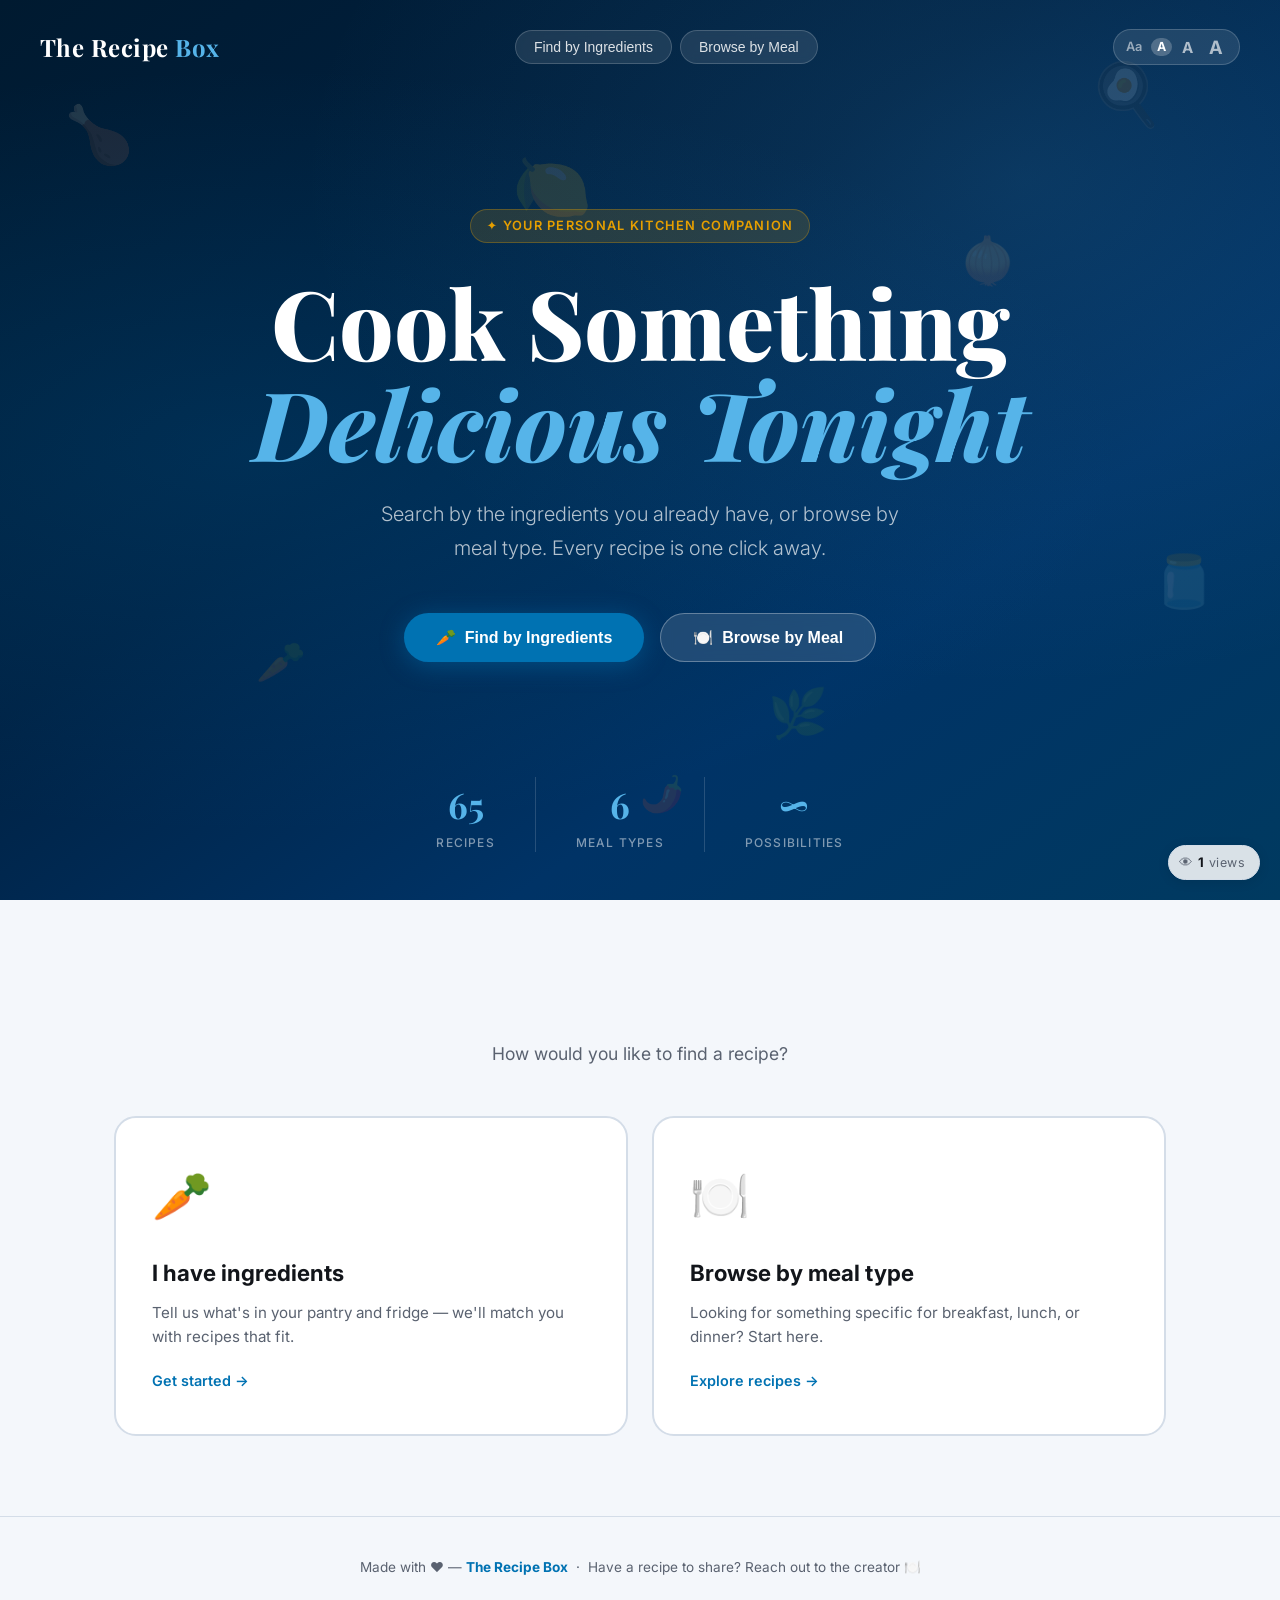
==== index.html @ 005e28ff "Add print recipe button to modal — clean print layout hides nav/UI, formats for paper Co-Authored-By" ====
<!DOCTYPE html>
<html lang="en">
<head>
  <meta charset="UTF-8" />
  <meta name="viewport" content="width=device-width, initial-scale=1.0" />
  <title>The Recipe Box</title>
  <link rel="stylesheet" href="css/styles.css?v=5" />
</head>
<body>

  <!-- ═══════════════════════ HERO ═══════════════════════ -->
  <header class="hero">

    <!-- Floating decorative food emojis -->
    <div class="hero-floats" aria-hidden="true">
      <span class="float">🍗</span>
      <span class="float">🥕</span>
      <span class="float">🍋</span>
      <span class="float">🌿</span>
      <span class="float">🧅</span>
      <span class="float">🫙</span>
      <span class="float">🌶️</span>
      <span class="float">🍳</span>
    </div>

    <nav class="nav">
      <div class="logo">The Recipe <span>Box</span></div>
      <div class="nav-links">
        <button class="nav-link" id="nav-ingredients">Find by Ingredients</button>
        <button class="nav-link" id="nav-meal">Browse by Meal</button>
      </div>
      <div class="font-size-ctrl" aria-label="Adjust text size" title="Adjust text size">
        <span class="font-sz-label">Aa</span>
        <button class="font-sz-btn active" data-size="normal" title="Normal text size">A</button>
        <button class="font-sz-btn"        data-size="md"     title="Larger text size">A</button>
        <button class="font-sz-btn"        data-size="lg"     title="Largest text size">A</button>
      </div>
    </nav>

    <div class="hero-body">
      <div class="hero-eyebrow">✦ Your personal kitchen companion</div>
      <h1 class="hero-title">
        Cook Something<br><span class="accent">Delicious Tonight</span>
      </h1>
      <p class="hero-subtitle">
        Search by the ingredients you already have, or browse by meal type.
        Every recipe is one click away.
      </p>
      <div class="hero-cta">
        <button class="btn btn-primary" id="btn-ingredients">
          🥕&nbsp; Find by Ingredients
        </button>
        <button class="btn btn-secondary" id="btn-meal-type">
          🍽️&nbsp; Browse by Meal
        </button>
      </div>
    </div>

    <div class="hero-stats">
      <div class="stat"><span id="stat-recipes">3</span><label>Recipes</label></div>
      <div class="stat"><span id="stat-meals">2</span><label>Meal Types</label></div>
      <div class="stat"><span>∞</span><label>Possibilities</label></div>
    </div>

  </header>

  <!-- ═══════════════════════ APP ═══════════════════════ -->
  <main class="app" id="app">
    <div class="container">

      <!-- ── Mode Selector ── -->
      <section class="mode-selector" id="mode-selector">
        <p class="section-sub" style="text-align:center;padding-top:60px;font-size:1.1rem;color:var(--text-muted)">
          How would you like to find a recipe?
        </p>
        <div class="mode-cards">

          <div class="mode-card" id="card-ingredients">
            <div class="mode-icon">🥕</div>
            <h3>I have ingredients</h3>
            <p>Tell us what's in your pantry and fridge — we'll match you with recipes that fit.</p>
            <span class="arrow">Get started →</span>
          </div>

          <div class="mode-card" id="card-meal">
            <div class="mode-icon">🍽️</div>
            <h3>Browse by meal type</h3>
            <p>Looking for something specific for breakfast, lunch, or dinner? Start here.</p>
            <span class="arrow">Explore recipes →</span>
          </div>

        </div>
      </section>

      <!-- ── Ingredient Finder ── -->
      <section class="finder hidden" id="ingredient-finder">
        <div class="section-header">
          <button class="back-btn" id="back-from-ingredients">← Back</button>
          <h2>What's in your kitchen?</h2>
          <p>Select the ingredients you have on hand and we'll find matching recipes.</p>
        </div>

        <!-- Chips injected here by app.js -->
        <div id="ingredient-grid"></div>

        <!-- Results injected here -->
        <div class="results-header hidden" id="results-header"></div>
        <div class="recipe-grid" id="ingredient-results"></div>
      </section>

      <!-- ── Meal Browser ── -->
      <section class="browser hidden" id="meal-browser">
        <div class="section-header">
          <button class="back-btn" id="back-from-meals">← Back</button>
          <h2>Browse by Meal Type</h2>
          <p>Choose a meal setting to explore all matching recipes.</p>
        </div>

        <div class="meal-tabs" id="meal-tabs">
          <button class="meal-tab active" data-meal="all">All recipes</button>
          <button class="meal-tab" data-meal="breakfast">🌅 Breakfast</button>
          <button class="meal-tab" data-meal="lunch">☀️ Lunch</button>
          <button class="meal-tab" data-meal="dinner">🌙 Dinner</button>
          <button class="meal-tab" data-meal="dessert">🍪 Dessert</button>
          <button class="meal-tab" data-meal="juicing">🥤 Juicing</button>
        </div>

        <div class="recipe-grid" id="meal-results"></div>
      </section>

    </div><!-- /container -->
  </main>

  <footer>
    Made with ❤️ — <strong>The Recipe Box</strong>
    &nbsp;·&nbsp; Have a recipe to share? Reach out to the creator 🍽️
  </footer>

  <!-- ═══════════════════════ MODAL ═══════════════════════ -->
  <div class="modal-overlay hidden" id="modal-overlay" role="dialog" aria-modal="true">
    <div class="modal" id="recipe-modal">
      <button class="modal-close" id="modal-close" aria-label="Close">✕</button>
      <button class="modal-print" id="modal-print" aria-label="Print recipe" onclick="window.print()">🖨️ Print</button>
      <div id="modal-content"></div>
    </div>
  </div>

  <!-- Page view counter badge -->
  <div class="view-counter" id="view-counter" aria-label="Page views">
    <span class="view-counter-icon">👁</span>
    <span class="view-counter-num" id="view-count">—</span>
    <span class="view-counter-label">views</span>
    <div class="view-counter-tooltip" id="view-tooltip">Have a great day! 😊</div>
  </div>

  <script src="js/recipes.js?v=5"></script>
  <script src="js/app.js?v=5"></script>
  <!-- GoatCounter analytics tracking -->
  <script data-goatcounter="https://thekitchenbuddy.goatcounter.com/count"
          async src="//gc.zgo.at/count.js"></script>

  <script>
    (function () {
      // ── Page view counter badge ──
      const LOCAL_KEY = "recipebox-views";

      function showCount(n) {
        const el = document.getElementById("view-count");
        if (el) el.textContent = Number(n).toLocaleString();
      }

      const local = parseInt(localStorage.getItem(LOCAL_KEY) || "0", 10) + 1;
      localStorage.setItem(LOCAL_KEY, local);

      fetch("https://api.counterapi.dev/v1/therecipebox-angela/pageviews/up")
        .then(r => r.json())
        .then(d => showCount(d.count ?? d.value ?? local))
        .catch(() => showCount(local));

      // ── Tooltip: just a friendly message ──
      document.getElementById("view-tooltip").textContent = "Have a great day! 😊";
    })();
  </script>
</body>
</html>
---- css/styles.css ----
/* ============================================================
   THE RECIPE BOX — Styles
   ============================================================ */

@import url('https://fonts.googleapis.com/css2?family=Playfair+Display:wght@700;800&family=Inter:wght@300;400;500;600;700&display=swap');

/* ── Reset & Base ── */
*, *::before, *::after { box-sizing: border-box; margin: 0; padding: 0; }

:root {
  --bg:          #f4f7fb;
  --surface:     #ffffff;
  --hero-from:   #001a30;
  --hero-to:     #003a60;
  --accent:      #0072B2;   /* Okabe-Ito blue — safe for all colorblind types */
  --accent-lt:   #56B4E9;   /* Okabe-Ito sky blue */
  --accent-dk:   #004E7C;   /* Dark blue */
  --gold:        #E69F00;   /* Okabe-Ito orange — distinguishable from blue */
  --coral:       #CC79A7;   /* Okabe-Ito reddish-purple */
  --text:        #12151a;
  --text-muted:  #5a6270;
  --border:      #d4dde8;
  --tag-bg:      #e6eef7;
  --shadow-sm:   0 1px 4px rgba(0,0,0,.07);
  --shadow-md:   0 4px 20px rgba(0,0,0,.10);
  --shadow-lg:   0 12px 48px rgba(0,0,0,.16);
  --radius:      14px;
  --radius-lg:   22px;
  --transition:  .25s cubic-bezier(.4,0,.2,1);
}

html { scroll-behavior: smooth; }

body {
  font-family: 'Inter', system-ui, sans-serif;
  background: var(--bg);
  color: var(--text);
  line-height: 1.6;
  min-height: 100vh;
}

.hidden { display: none !important; }
.container { max-width: 1100px; margin: 0 auto; padding: 0 24px; }

/* ── Hero ── */
.hero {
  position: relative;
  min-height: 100vh;
  background: linear-gradient(145deg, var(--hero-from) 0%, #002244 40%, #003366 70%, var(--hero-to) 100%);
  display: flex;
  flex-direction: column;
  overflow: hidden;
}

/* Subtle noise texture */
.hero::before {
  content: '';
  position: absolute;
  inset: 0;
  background-image:
    radial-gradient(ellipse at 20% 50%, rgba(0,114,178,.18) 0%, transparent 60%),
    radial-gradient(ellipse at 80% 20%, rgba(86,180,233,.12) 0%, transparent 50%);
  pointer-events: none;
}

/* Floating food decorations */
.hero-floats {
  position: absolute;
  inset: 0;
  pointer-events: none;
  overflow: hidden;
}
.float {
  position: absolute;
  font-size: clamp(2rem, 5vw, 4rem);
  opacity: .13;
  animation: floatAnim linear infinite;
  user-select: none;
}
.float:nth-child(1)  { left:  5%; top: 10%; animation-duration: 18s; animation-delay: 0s;   font-size: 3.5rem; }
.float:nth-child(2)  { left: 20%; top: 70%; animation-duration: 22s; animation-delay: -4s;  font-size: 2.5rem; }
.float:nth-child(3)  { left: 40%; top: 15%; animation-duration: 16s; animation-delay: -8s;  font-size: 4rem;   }
.float:nth-child(4)  { left: 60%; top: 75%; animation-duration: 20s; animation-delay: -2s;  font-size: 3rem;   }
.float:nth-child(5)  { left: 75%; top: 25%; animation-duration: 24s; animation-delay: -6s;  font-size: 2.8rem; }
.float:nth-child(6)  { left: 90%; top: 60%; animation-duration: 19s; animation-delay: -10s; font-size: 3.2rem; }
.float:nth-child(7)  { left: 50%; top: 85%; animation-duration: 21s; animation-delay: -3s;  font-size: 2.2rem; }
.float:nth-child(8)  { left: 85%; top: 5%;  animation-duration: 17s; animation-delay: -7s;  font-size: 3.8rem; }

@keyframes floatAnim {
  0%   { transform: translateY(0px) rotate(0deg);   }
  33%  { transform: translateY(-20px) rotate(5deg);  }
  66%  { transform: translateY(10px) rotate(-3deg);  }
  100% { transform: translateY(0px) rotate(0deg);   }
}

/* Nav */
.nav {
  position: relative;
  z-index: 10;
  display: flex;
  align-items: center;
  justify-content: space-between;
  padding: 28px 40px;
}
.logo {
  font-family: 'Playfair Display', serif;
  font-size: 1.5rem;
  font-weight: 700;
  color: #fff;
  letter-spacing: .02em;
}
.logo span { color: var(--accent-lt); }

.nav-links { display: flex; gap: 8px; }
.nav-link {
  background: rgba(255,255,255,.1);
  border: 1px solid rgba(255,255,255,.18);
  color: rgba(255,255,255,.85);
  padding: 8px 18px;
  border-radius: 100px;
  font-size: .875rem;
  font-weight: 500;
  cursor: pointer;
  transition: var(--transition);
  backdrop-filter: blur(6px);
}
.nav-link:hover {
  background: rgba(255,255,255,.18);
  color: #fff;
}

/* Hero content */
.hero-body {
  flex: 1;
  display: flex;
  flex-direction: column;
  align-items: center;
  justify-content: center;
  text-align: center;
  padding: 40px 24px;
  position: relative;
  z-index: 5;
}
.hero-eyebrow {
  display: inline-flex;
  align-items: center;
  gap: 8px;
  background: rgba(230,159,0,.15);
  border: 1px solid rgba(230,159,0,.3);
  color: var(--gold);
  font-size: .8rem;
  font-weight: 600;
  text-transform: uppercase;
  letter-spacing: .1em;
  padding: 6px 16px;
  border-radius: 100px;
  margin-bottom: 28px;
}
.hero-title {
  font-family: 'Playfair Display', serif;
  font-size: clamp(2.8rem, 8vw, 6rem);
  font-weight: 800;
  color: #fff;
  line-height: 1.05;
  margin-bottom: 24px;
  max-width: 780px;
}
.hero-title .accent { color: var(--accent-lt); font-style: italic; }
.hero-subtitle {
  font-size: clamp(1rem, 2.5vw, 1.25rem);
  color: rgba(255,255,255,.7);
  max-width: 520px;
  margin-bottom: 48px;
  font-weight: 300;
  line-height: 1.7;
}
.hero-cta {
  display: flex;
  gap: 16px;
  flex-wrap: wrap;
  justify-content: center;
}

/* Buttons */
.btn {
  display: inline-flex;
  align-items: center;
  gap: 8px;
  padding: 14px 32px;
  border-radius: 100px;
  font-size: 1rem;
  font-weight: 600;
  cursor: pointer;
  border: none;
  transition: var(--transition);
  text-decoration: none;
  white-space: nowrap;
}
.btn-primary {
  background: var(--accent);
  color: #fff;
  box-shadow: 0 4px 24px rgba(0,114,178,.45);
}
.btn-primary:hover {
  background: var(--accent-dk);
  transform: translateY(-2px);
  box-shadow: 0 8px 32px rgba(0,114,178,.55);
}
.btn-secondary {
  background: rgba(255,255,255,.12);
  color: #fff;
  border: 1px solid rgba(255,255,255,.3);
  backdrop-filter: blur(6px);
}
.btn-secondary:hover {
  background: rgba(255,255,255,.22);
  transform: translateY(-2px);
}
.btn-ghost {
  background: transparent;
  color: var(--accent);
  border: 2px solid var(--accent);
  padding: 10px 24px;
  font-size: .9rem;
}
.btn-ghost:hover { background: var(--accent); color: #fff; }

/* Hero stats */
.hero-stats {
  position: relative;
  z-index: 5;
  display: flex;
  justify-content: center;
  gap: 0;
  padding: 0 24px 48px;
}
.stat {
  display: flex;
  flex-direction: column;
  align-items: center;
  padding: 0 40px;
  border-right: 1px solid rgba(255,255,255,.15);
}
.stat:last-child { border-right: none; }
.stat span {
  font-family: 'Playfair Display', serif;
  font-size: 2.2rem;
  font-weight: 700;
  color: var(--accent-lt);
}
.stat label {
  font-size: .75rem;
  text-transform: uppercase;
  letter-spacing: .1em;
  color: rgba(255,255,255,.5);
  font-weight: 500;
}

/* ── Main App area ── */
.app { position: relative; }

/* ── Mode Selector (landing cards on scroll) ── */
.mode-selector {
  padding: 80px 0;
}
.section-title {
  font-family: 'Playfair Display', serif;
  font-size: clamp(1.8rem, 4vw, 2.6rem);
  font-weight: 700;
  margin-bottom: 12px;
}
.section-sub {
  color: var(--text-muted);
  margin-bottom: 48px;
  font-size: 1.05rem;
}
.mode-cards {
  display: grid;
  grid-template-columns: repeat(auto-fit, minmax(280px, 1fr));
  gap: 24px;
}
.mode-card {
  background: var(--surface);
  border-radius: var(--radius-lg);
  padding: 40px 36px;
  cursor: pointer;
  transition: var(--transition);
  border: 2px solid var(--border);
  position: relative;
  overflow: hidden;
}
.mode-card::after {
  content: '';
  position: absolute;
  inset: 0;
  background: linear-gradient(135deg, var(--accent) 0%, var(--coral) 100%);
  opacity: 0;
  transition: var(--transition);
}
.mode-card:hover { border-color: var(--accent); transform: translateY(-4px); box-shadow: var(--shadow-lg); }
.mode-card:hover::after { opacity: .06; }
.mode-icon { font-size: 3rem; margin-bottom: 20px; position: relative; z-index: 1; }
.mode-card h3 { font-size: 1.4rem; font-weight: 700; margin-bottom: 10px; position: relative; z-index: 1; }
.mode-card p { color: var(--text-muted); font-size: .95rem; line-height: 1.6; position: relative; z-index: 1; }
.mode-card .arrow {
  display: inline-flex;
  align-items: center;
  gap: 6px;
  margin-top: 20px;
  color: var(--accent);
  font-weight: 600;
  font-size: .9rem;
  position: relative;
  z-index: 1;
  transition: var(--transition);
}
.mode-card:hover .arrow { gap: 10px; }

/* ── Shared Section Layout ── */
.finder, .browser {
  padding: 60px 0 100px;
}
.section-header {
  margin-bottom: 40px;
}
.section-header h2 {
  font-family: 'Playfair Display', serif;
  font-size: clamp(1.8rem, 4vw, 2.4rem);
  font-weight: 700;
  margin-bottom: 8px;
}
.section-header p { color: var(--text-muted); font-size: 1rem; }
.back-btn {
  display: inline-flex;
  align-items: center;
  gap: 6px;
  background: none;
  border: none;
  color: var(--accent);
  font-weight: 600;
  font-size: .9rem;
  cursor: pointer;
  padding: 0;
  margin-bottom: 20px;
  transition: var(--transition);
}
.back-btn:hover { gap: 10px; }

/* ── Ingredient Chips ── */
.ingredient-section { margin-bottom: 48px; }
.ingredient-section-title {
  font-size: .8rem;
  text-transform: uppercase;
  letter-spacing: .1em;
  color: var(--text-muted);
  font-weight: 600;
  margin-bottom: 14px;
}
.chip-grid {
  display: flex;
  flex-wrap: wrap;
  gap: 10px;
}
.chip {
  padding: 8px 18px;
  border-radius: 100px;
  border: 1.5px solid var(--border);
  background: var(--surface);
  font-size: .875rem;
  font-weight: 500;
  cursor: pointer;
  transition: var(--transition);
  color: var(--text);
  user-select: none;
}
.chip:hover { border-color: var(--accent); color: var(--accent); background: #e8f3fb; }
.chip.selected {
  background: var(--accent);
  border-color: var(--accent);
  color: #fff;
  box-shadow: 0 2px 10px rgba(0,114,178,.35);
}

.ingredient-actions {
  display: flex;
  align-items: center;
  gap: 16px;
  margin-top: 28px;
  flex-wrap: wrap;
}
.selected-count {
  font-size: .9rem;
  color: var(--text-muted);
}
.selected-count strong { color: var(--accent); }

/* ── Results Header ── */
.results-header {
  display: flex;
  align-items: baseline;
  gap: 12px;
  margin-bottom: 28px;
  padding-top: 20px;
  border-top: 2px solid var(--border);
}
.results-header h3 {
  font-family: 'Playfair Display', serif;
  font-size: 1.6rem;
  font-weight: 700;
}
.results-count {
  font-size: .9rem;
  color: var(--text-muted);
}

/* ── Meal Tabs ── */
.meal-tabs {
  display: flex;
  gap: 8px;
  flex-wrap: wrap;
  margin-bottom: 36px;
}
.meal-tab {
  padding: 10px 24px;
  border-radius: 100px;
  border: 1.5px solid var(--border);
  background: var(--surface);
  font-size: .9rem;
  font-weight: 600;
  cursor: pointer;
  transition: var(--transition);
  color: var(--text-muted);
}
.meal-tab:hover { border-color: var(--accent); color: var(--accent); }
.meal-tab.active {
  background: var(--accent);
  border-color: var(--accent);
  color: #fff;
  box-shadow: 0 2px 12px rgba(0,114,178,.4);
}

/* ── Recipe Cards ── */
.recipe-grid {
  display: grid;
  grid-template-columns: repeat(auto-fill, minmax(300px, 1fr));
  gap: 28px;
}
.recipe-card {
  background: var(--surface);
  border-radius: var(--radius-lg);
  overflow: hidden;
  box-shadow: var(--shadow-sm);
  border: 1px solid var(--border);
  cursor: pointer;
  transition: var(--transition);
  display: flex;
  flex-direction: column;
}
.recipe-card:hover { transform: translateY(-6px); box-shadow: var(--shadow-lg); }

.card-visual {
  height: 180px;
  display: flex;
  align-items: center;
  justify-content: center;
  font-size: 5rem;
  position: relative;
  overflow: hidden;
}
.card-visual.card-photo {
  background-size: cover;
  background-position: center;
}
/* Prevent the blur pseudo-element from stacking over the photo */
.card-visual.card-photo::before {
  display: none;
}
.card-visual::before {
  content: '';
  position: absolute;
  inset: 0;
  background: inherit;
  filter: blur(0px);
}
.recipe-card:nth-child(1) .card-visual { background: linear-gradient(135deg, #001a30 0%, #003a60 100%); } /* Navy blue */
.recipe-card:nth-child(2) .card-visual { background: linear-gradient(135deg, #004E7C 0%, #0072B2 100%); } /* Blue */
.recipe-card:nth-child(3) .card-visual { background: linear-gradient(135deg, #005a50 0%, #009E73 100%); } /* Bluish green */
/* Fallback for dynamically inserted cards */
.card-visual.color-0 { background: linear-gradient(135deg, #001a30 0%, #003a60 100%); } /* Navy */
.card-visual.color-1 { background: linear-gradient(135deg, #004E7C 0%, #0072B2 100%); } /* Blue */
.card-visual.color-2 { background: linear-gradient(135deg, #005a50 0%, #009E73 100%); } /* Teal */
.card-visual.color-3 { background: linear-gradient(135deg, #3a0050 0%, #7B2D8B 100%); } /* Purple */
.card-visual.color-4 { background: linear-gradient(135deg, #7a4400 0%, #E69F00 100%); } /* Amber */

.card-emoji {
  position: relative;
  z-index: 1;
  filter: drop-shadow(0 4px 12px rgba(0,0,0,.4));
}

/* Match badge */
.match-badge {
  position: absolute;
  top: 12px;
  right: 12px;
  z-index: 2;
  background: rgba(0,0,0,.7);
  color: #fff;
  font-size: .75rem;
  font-weight: 700;
  padding: 4px 10px;
  border-radius: 100px;
  backdrop-filter: blur(4px);
}
.match-badge.high { background: #004E7C; color: #56B4E9; } /* Blue — safe for all colorblind types */
.match-badge.mid  { background: #7a4400; color: #E69F00; } /* Amber — distinguishable from blue */

.card-body { padding: 22px 24px 24px; flex: 1; display: flex; flex-direction: column; }
.card-tags { display: flex; flex-wrap: wrap; gap: 6px; margin-bottom: 12px; }
.card-tag {
  background: var(--tag-bg);
  color: var(--accent-dk);
  font-size: .7rem;
  font-weight: 600;
  text-transform: uppercase;
  letter-spacing: .07em;
  padding: 3px 10px;
  border-radius: 100px;
}
.card-name {
  font-family: 'Playfair Display', serif;
  font-size: 1.25rem;
  font-weight: 700;
  margin-bottom: 8px;
  line-height: 1.3;
}
.card-desc { font-size: .875rem; color: var(--text-muted); line-height: 1.55; margin-bottom: 18px; flex: 1; }
.card-meta {
  display: flex;
  gap: 16px;
  font-size: .8rem;
  color: var(--text-muted);
  font-weight: 500;
  padding-top: 16px;
  border-top: 1px solid var(--border);
}
.meta-item { display: flex; align-items: center; gap: 5px; }
.meta-icon { font-size: .9rem; }

/* No results */
.no-results {
  text-align: center;
  padding: 60px 20px;
  color: var(--text-muted);
  grid-column: 1 / -1;
}
.no-results .big-icon { font-size: 3.5rem; margin-bottom: 16px; }
.no-results h3 { font-size: 1.3rem; font-weight: 700; color: var(--text); margin-bottom: 8px; }
.no-results p { font-size: .95rem; line-height: 1.6; }

/* ── Modal ── */
.modal-overlay {
  position: fixed;
  inset: 0;
  background: rgba(0,0,0,.65);
  z-index: 1000;
  display: flex;
  align-items: center;
  justify-content: center;
  padding: 24px;
  backdrop-filter: blur(4px);
  animation: fadeIn .2s ease;
}
@keyframes fadeIn { from { opacity: 0; } to { opacity: 1; } }

.modal {
  background: var(--surface);
  border-radius: var(--radius-lg);
  max-width: 700px;
  width: 100%;
  max-height: 90vh;
  overflow-y: auto;
  position: relative;
  box-shadow: var(--shadow-lg);
  animation: slideUp .25s cubic-bezier(.4,0,.2,1);
}
@keyframes slideUp { from { transform: translateY(24px); opacity: 0; } to { transform: translateY(0); opacity: 1; } }

.modal-close {
  position: sticky;
  top: 16px;
  float: right;
  margin: 16px 16px 0 0;
  width: 36px; height: 36px;
  border-radius: 50%;
  border: none;
  background: var(--tag-bg);
  color: var(--text);
  font-size: 1rem;
  cursor: pointer;
  display: flex;
  align-items: center;
  justify-content: center;
  transition: var(--transition);
  z-index: 10;
  flex-shrink: 0;
}
.modal-close:hover { background: var(--accent); color: #fff; }

.modal-print {
  position: sticky;
  top: 16px;
  float: right;
  margin: 16px 60px 0 0;
  height: 36px;
  padding: 0 14px;
  border-radius: 20px;
  border: 1.5px solid var(--border);
  background: var(--surface);
  color: var(--text-secondary);
  font-size: 0.82rem;
  font-weight: 600;
  cursor: pointer;
  display: inline-flex;
  align-items: center;
  gap: 5px;
  transition: var(--transition);
  z-index: 10;
}
.modal-print:hover { background: var(--accent); color: #fff; border-color: var(--accent); }

.modal-hero {
  height: 220px;
  display: flex;
  align-items: center;
  justify-content: center;
  font-size: 6rem;
  position: relative;
  border-radius: var(--radius-lg) var(--radius-lg) 0 0;
  overflow: hidden;
  margin-top: -52px;
}
.modal-hero-photo {
  background-size: cover;
  background-position: center;
}
.modal-hero .modal-bg {
  position: absolute;
  inset: 0;
}

.modal-body { padding: 28px 36px 40px; }
.modal-tags { display: flex; flex-wrap: wrap; gap: 8px; margin-bottom: 16px; }
.modal-tag {
  background: var(--tag-bg);
  color: var(--accent-dk);
  font-size: .75rem;
  font-weight: 600;
  text-transform: uppercase;
  letter-spacing: .07em;
  padding: 4px 12px;
  border-radius: 100px;
}
.modal-name {
  font-family: 'Playfair Display', serif;
  font-size: clamp(1.6rem, 4vw, 2.2rem);
  font-weight: 800;
  margin-bottom: 12px;
  line-height: 1.2;
}
.modal-desc { color: var(--text-muted); font-size: 1rem; line-height: 1.7; margin-bottom: 24px; }
.modal-meta {
  display: flex;
  flex-wrap: wrap;
  gap: 24px;
  padding: 20px 24px;
  background: var(--bg);
  border-radius: var(--radius);
  margin-bottom: 32px;
}
.modal-meta-item { display: flex; flex-direction: column; align-items: center; gap: 2px; }
.modal-meta-item .label { font-size: .7rem; text-transform: uppercase; letter-spacing: .1em; color: var(--text-muted); font-weight: 600; }
.modal-meta-item .value { font-size: 1.1rem; font-weight: 700; color: var(--text); }

.modal-section-title {
  font-family: 'Playfair Display', serif;
  font-size: 1.3rem;
  font-weight: 700;
  margin-bottom: 16px;
  padding-bottom: 10px;
  border-bottom: 2px solid var(--border);
}
.ingredients-list {
  display: grid;
  grid-template-columns: repeat(auto-fill, minmax(200px, 1fr));
  gap: 8px;
  margin-bottom: 36px;
}
.ingredient-item {
  display: flex;
  align-items: center;
  gap: 10px;
  padding: 8px 12px;
  background: var(--bg);
  border-radius: 8px;
  font-size: .875rem;
}
.ingredient-item .dot {
  width: 6px; height: 6px;
  border-radius: 50%;
  background: var(--accent);
  flex-shrink: 0;
}
.ingredient-item .ing-amount { color: var(--text-muted); font-size: .8rem; }
.ingredient-item.matched { background: #e8f3fb; }
.ingredient-item.matched .dot { background: var(--accent-dk); }

.instructions-list { counter-reset: steps; list-style: none; display: flex; flex-direction: column; gap: 14px; }
.instruction-step {
  display: flex;
  gap: 16px;
  align-items: flex-start;
  padding: 16px 18px;
  background: var(--bg);
  border-radius: var(--radius);
  font-size: .925rem;
  line-height: 1.65;
  counter-increment: steps;
}
.step-num {
  flex-shrink: 0;
  width: 28px; height: 28px;
  border-radius: 50%;
  background: var(--accent);
  color: #fff;
  font-weight: 700;
  font-size: .8rem;
  display: flex;
  align-items: center;
  justify-content: center;
}

/* ── Footer ── */
footer {
  text-align: center;
  padding: 40px 24px;
  color: var(--text-muted);
  font-size: .85rem;
  border-top: 1px solid var(--border);
}
footer strong { color: var(--accent); }

/* ── Main Ingredient Tiles (Phase 1) ── */
.mains-section { margin-bottom: 0; }

.picker-label {
  font-size: .78rem;
  text-transform: uppercase;
  letter-spacing: .1em;
  color: var(--text-muted);
  font-weight: 600;
  margin-bottom: 16px;
}

.mains-grid {
  display: grid;
  grid-template-columns: repeat(auto-fill, minmax(110px, 1fr));
  gap: 14px;
  margin-bottom: 36px;
}

.main-tile {
  display: flex;
  flex-direction: column;
  align-items: center;
  gap: 10px;
  padding: 22px 12px 18px;
  background: var(--surface);
  border: 2px solid var(--border);
  border-radius: var(--radius);
  cursor: pointer;
  transition: var(--transition);
  font-family: inherit;
  line-height: 1;
}
.main-tile:hover {
  border-color: var(--accent);
  transform: translateY(-4px);
  box-shadow: var(--shadow-md);
}
.main-tile.selected {
  border-color: var(--accent);
  background: #e8f3fb;
  box-shadow: 0 0 0 3px rgba(0,114,178,.18), var(--shadow-md);
  transform: translateY(-2px);
}
.main-tile-emoji { font-size: 2.4rem; line-height: 1; }
.main-tile-label {
  font-size: .8rem;
  font-weight: 600;
  color: var(--text);
  text-align: center;
}
.main-tile.selected .main-tile-label { color: var(--accent-dk); }

/* ── Extras Section (Phase 2) ── */
.extras-section {
  padding: 28px 32px;
  background: var(--surface);
  border-radius: var(--radius-lg);
  border: 1px solid var(--border);
  margin-bottom: 20px;
  animation: slideDown .3s cubic-bezier(.4,0,.2,1);
}
@keyframes slideDown {
  from { opacity: 0; transform: translateY(-10px); }
  to   { opacity: 1; transform: translateY(0); }
}
.extras-header {
  display: flex;
  align-items: center;
  justify-content: space-between;
  margin-bottom: 20px;
}
.extras-clear {
  background: none;
  border: none;
  color: var(--text-muted);
  font-size: .8rem;
  font-weight: 500;
  cursor: pointer;
  transition: var(--transition);
  padding: 4px 8px;
  border-radius: 6px;
}
.extras-clear:hover { color: var(--accent); background: #e8f3fb; }
.extras-category { margin-bottom: 22px; }
.extras-category:last-child { margin-bottom: 0; }
.extras-cat-label {
  font-size: .72rem;
  text-transform: uppercase;
  letter-spacing: .1em;
  color: var(--text-muted);
  font-weight: 600;
  margin-bottom: 10px;
}

/* ── Picker Actions bar ── */
.picker-actions {
  display: flex;
  align-items: center;
  gap: 16px;
  margin-bottom: 32px;
  flex-wrap: wrap;
}
.selected-count { font-size: .9rem; color: var(--text-muted); }
.selected-count strong { color: var(--accent); }

/* ── Extra card color slots (8 recipes) ── */
.card-visual.color-5 { background: linear-gradient(135deg, #1a003a 0%, #4B0082 100%); } /* Indigo */
.card-visual.color-6 { background: linear-gradient(135deg, #003050 0%, #006080 100%); } /* Cyan-blue */
.card-visual.color-7 { background: linear-gradient(135deg, #005040 0%, #00897B 100%); } /* Teal-green */

/* ══════════════════════════════════════════════════════
   FONT SIZE ACCESSIBILITY
   Since nearly all sizes use rem, changing html font-size
   scales the entire page proportionally.
   ══════════════════════════════════════════════════════ */
html.text-md { font-size: 19px; }
html.text-lg { font-size: 22px; }

/* ── Font size control in nav ── */
.font-size-ctrl {
  display: flex;
  align-items: center;
  gap: 4px;
  background: rgba(255,255,255,.10);
  border: 1px solid rgba(255,255,255,.18);
  border-radius: 30px;
  padding: 5px 10px 5px 12px;
}
.font-sz-label {
  font-size: .8rem;
  color: rgba(255,255,255,.55);
  font-weight: 600;
  letter-spacing: .05em;
  margin-right: 4px;
  user-select: none;
}
.font-sz-btn {
  background: none;
  border: none;
  cursor: pointer;
  color: rgba(255,255,255,.65);
  font-family: inherit;
  font-weight: 700;
  line-height: 1;
  padding: 3px 6px;
  border-radius: 20px;
  transition: background var(--transition), color var(--transition);
}
.font-sz-btn:hover { color: #fff; background: rgba(255,255,255,.12); }
.font-sz-btn.active { color: #fff; background: rgba(255,255,255,.22); }
/* Visual size difference so users know what they're picking */
.font-sz-btn[data-size="normal"] { font-size: .78rem; }
.font-sz-btn[data-size="md"]     { font-size: .95rem; }
.font-sz-btn[data-size="lg"]     { font-size: 1.15rem; }

/* ══════════════════════════════════════════════════════
   SERVINGS SCALER (inside recipe modal)
   ══════════════════════════════════════════════════════ */
.serving-selector {
  display: flex;
  align-items: center;
  gap: 8px;
  margin-bottom: 24px;
  padding: 14px 18px;
  background: var(--bg);
  border-radius: var(--radius);
  border: 1px solid var(--border);
}
.serving-selector-label {
  font-size: .8rem;
  font-weight: 600;
  text-transform: uppercase;
  letter-spacing: .08em;
  color: var(--text-muted);
  margin-right: 4px;
  white-space: nowrap;
}
.serving-btn {
  padding: 6px 16px;
  border-radius: 30px;
  border: 1.5px solid var(--border);
  background: var(--surface);
  color: var(--text);
  font-size: .88rem;
  font-weight: 600;
  font-family: inherit;
  cursor: pointer;
  transition: all var(--transition);
}
.serving-btn:hover {
  border-color: var(--accent);
  color: var(--accent);
}
.serving-btn.active {
  background: var(--accent);
  border-color: var(--accent);
  color: #fff;
}
.serving-note {
  font-size: .75rem;
  color: var(--text-muted);
  margin-left: auto;
  font-style: italic;
  white-space: nowrap;
}

/* ── Nutrition Panel ── */
.nutrition-panel {
  margin-bottom: 24px;
  padding: 16px 18px;
  background: var(--bg);
  border-radius: var(--radius);
  border: 1px solid var(--border);
}
.nutrition-title {
  font-size: .72rem;
  font-weight: 700;
  text-transform: uppercase;
  letter-spacing: .08em;
  color: var(--text-muted);
  margin-bottom: 12px;
}
.nutrition-grid {
  display: grid;
  grid-template-columns: repeat(4, 1fr);
  gap: 10px;
}
.macro-cell {
  display: flex;
  flex-direction: column;
  align-items: center;
  padding: 10px 6px 8px;
  border-radius: 10px;
  gap: 3px;
}
.macro-val {
  font-size: 1.15rem;
  font-weight: 700;
  line-height: 1;
}
.macro-label {
  font-size: .68rem;
  font-weight: 600;
  text-transform: uppercase;
  letter-spacing: .06em;
  opacity: .75;
}
.macro-protein { background: #e8f4fd; color: #1a6fa8; }
.macro-carbs   { background: #fef3e2; color: #b35e00; }
.macro-fat     { background: #fde8f0; color: #a0244e; }
.macro-fiber   { background: #e8f7ee; color: #1a7a3e; }

@media (prefers-color-scheme: dark) {
  .macro-protein { background: rgba(26,111,168,.18); color: #6db8f5; }
  .macro-carbs   { background: rgba(179,94,0,.18);   color: #f5b86d; }
  .macro-fat     { background: rgba(160,36,78,.18);  color: #f586ab; }
  .macro-fiber   { background: rgba(26,122,62,.18);  color: #5fd88a; }
}

/* ── Page View Counter ── */
.view-counter {
  position: fixed;
  bottom: 20px;
  right: 20px;
  display: flex;
  align-items: center;
  gap: 5px;
  background: rgba(255, 255, 255, 0.85);
  backdrop-filter: blur(10px);
  -webkit-backdrop-filter: blur(10px);
  border: 1px solid var(--border);
  border-radius: 30px;
  padding: 6px 14px 6px 10px;
  box-shadow: 0 2px 12px rgba(0,0,0,.10);
  font-size: .78rem;
  color: var(--text-muted);
  z-index: 99;
  pointer-events: auto;
  transition: opacity .3s;
}
.view-counter-icon  { font-size: .85rem; line-height: 1; }
.view-counter-num   { font-weight: 700; color: var(--text); font-size: .82rem; }
.view-counter-label { letter-spacing: .03em; }
.view-counter-tooltip {
  position: absolute;
  bottom: calc(100% + 10px);
  right: 0;
  background: var(--surface);
  border: 1px solid var(--border);
  border-radius: 12px;
  padding: 10px 14px;
  font-size: .78rem;
  color: var(--text);
  white-space: nowrap;
  box-shadow: 0 4px 20px rgba(0,0,0,.12);
  pointer-events: none;
  opacity: 0;
  transform: translateY(6px);
  transition: opacity .2s ease, transform .2s ease;
  line-height: 1.6;
}
.view-counter-tooltip::after {
  content: '';
  position: absolute;
  top: 100%;
  right: 18px;
  border: 6px solid transparent;
  border-top-color: var(--border);
}
.view-counter:hover .view-counter-tooltip {
  opacity: 1;
  transform: translateY(0);
}

/* ── Responsive ── */
@media (max-width: 640px) {
  .nav { padding: 20px 20px; }
  .logo { font-size: 1.25rem; }
  .hero-stats { gap: 0; }
  .stat { padding: 0 20px; }
  .modal-body { padding: 20px 24px 32px; }
  .ingredients-list { grid-template-columns: 1fr; }
  .btn { padding: 12px 24px; font-size: .9rem; }
  .nav-links { display: none; }
  .font-sz-label { display: none; }
  .font-size-ctrl { padding: 5px 8px; }
}

/* ── Print styles ── */
@media print {
  /* Hide everything except the open recipe modal */
  body > *:not(#modal-overlay) { display: none !important; }
  #modal-overlay {
    display: block !important;
    position: static !important;
    background: none !important;
    overflow: visible !important;
  }
  .modal {
    box-shadow: none !important;
    border-radius: 0 !important;
    max-height: none !important;
    overflow: visible !important;
    width: 100% !important;
    max-width: 100% !important;
    animation: none !important;
  }
  /* Hide interactive controls */
  .modal-close,
  .modal-print,
  .serving-selector,
  .view-counter { display: none !important; }

  /* Hero: keep photo if present, shrink height */
  .modal-hero { height: 160px !important; }

  /* Clean up body padding for paper */
  .modal-body { padding: 16px 24px 24px !important; }

  /* Recipe name */
  .modal-name { font-size: 1.6rem !important; }

  /* Show ingredients in a single column */
  .ingredients-list { grid-template-columns: 1fr 1fr !important; }

  /* Nutrition panel: full width */
  .nutrition-panel { break-inside: avoid; }

  /* Keep instructions together if possible */
  .instructions-list li { break-inside: avoid; }

  /* Tags, meta */
  .modal-tags { margin-bottom: 6px !important; }

  /* Page setup */
  @page { margin: 1.5cm; }
}
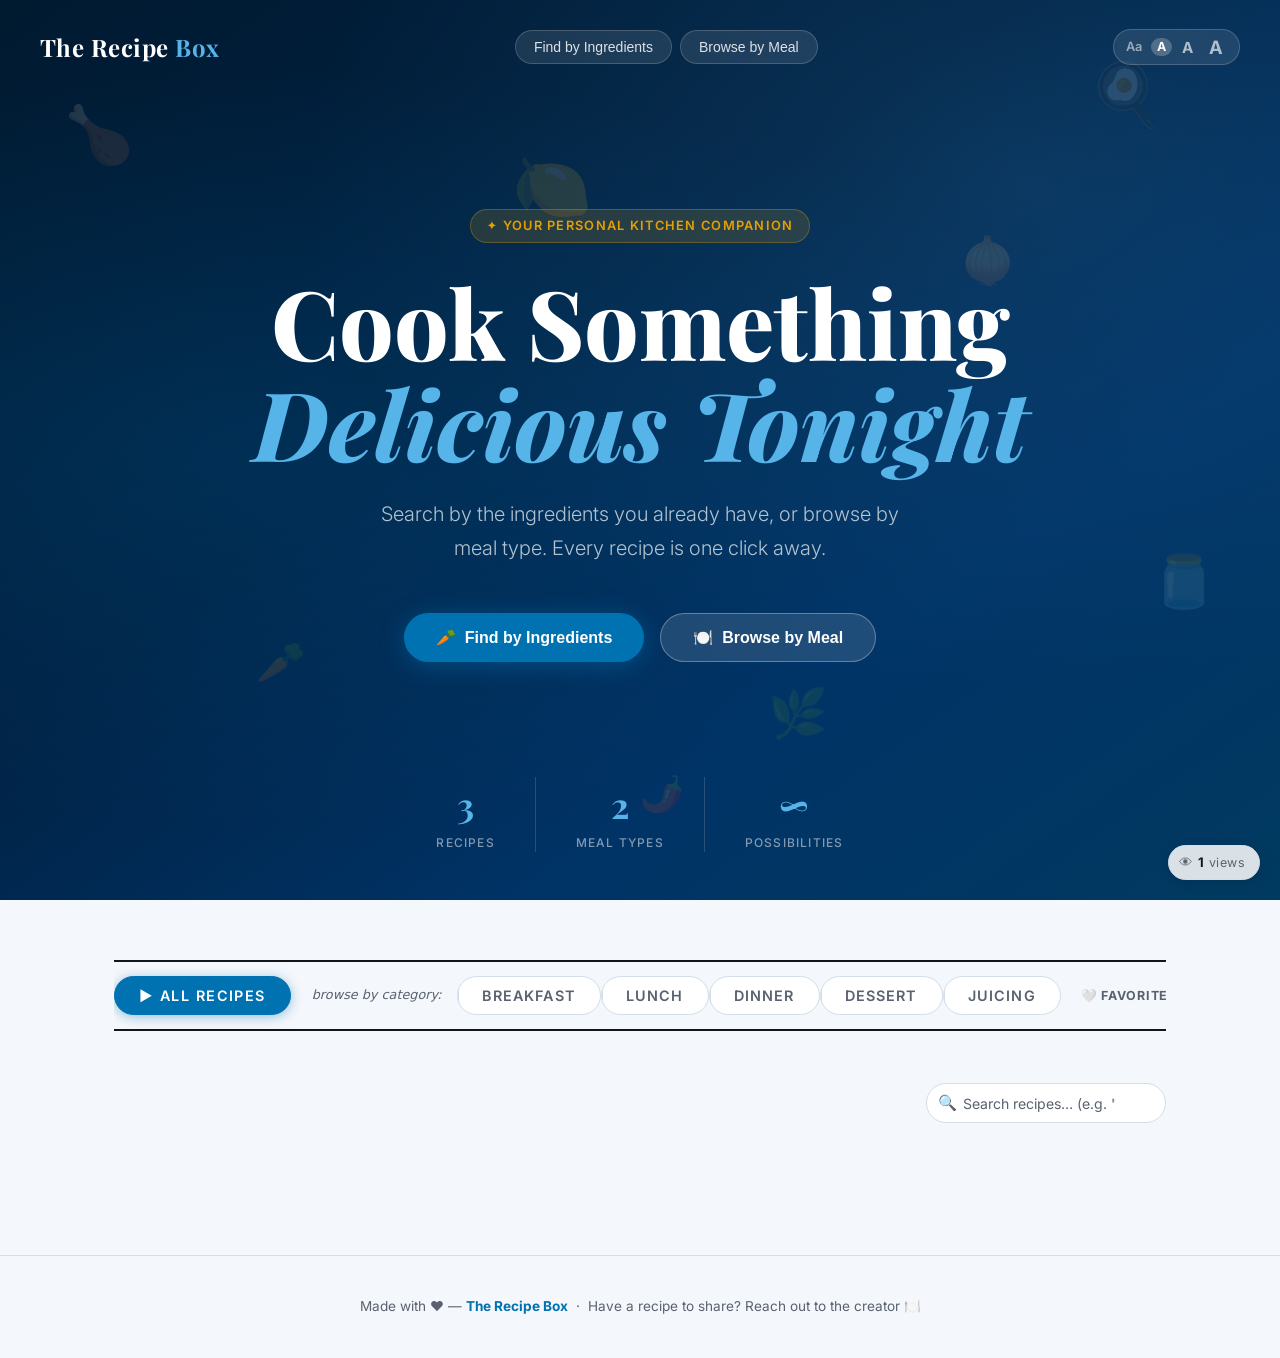
==== commit 1a6dda44: "Redesign main page — cookieandkate-style layout always visible below hero - Remove mode-selector car" ====
--- a/index.html
+++ b/index.html
@@ -68,62 +68,52 @@
   <main class="app" id="app">
     <div class="container">
 
-      <!-- ── Mode Selector ── -->
-      <section class="mode-selector" id="mode-selector">
-        <p class="section-sub" style="text-align:center;padding-top:60px;font-size:1.1rem;color:var(--text-muted)">
-          How would you like to find a recipe?
-        </p>
-        <div class="mode-cards">
-
-          <div class="mode-card" id="card-ingredients">
-            <div class="mode-icon">🥕</div>
-            <h3>I have ingredients</h3>
-            <p>Tell us what's in your pantry and fridge — we'll match you with recipes that fit.</p>
-            <span class="arrow">Get started →</span>
-          </div>
-
-          <div class="mode-card" id="card-meal">
-            <div class="mode-icon">🍽️</div>
-            <h3>Browse by meal type</h3>
-            <p>Looking for something specific for breakfast, lunch, or dinner? Start here.</p>
-            <span class="arrow">Explore recipes →</span>
-          </div>
-
-        </div>
-      </section>
-
-      <!-- ── Ingredient Finder ── -->
+      <!-- ── Ingredient Finder (shown only when triggered) ── -->
       <section class="finder hidden" id="ingredient-finder">
         <div class="section-header">
-          <button class="back-btn" id="back-from-ingredients">← Back</button>
+          <button class="back-btn" id="back-from-ingredients">← Back to Recipes</button>
           <h2>What's in your kitchen?</h2>
           <p>Select the ingredients you have on hand and we'll find matching recipes.</p>
         </div>
-
-        <!-- Chips injected here by app.js -->
         <div id="ingredient-grid"></div>
-
-        <!-- Results injected here -->
         <div class="results-header hidden" id="results-header"></div>
         <div class="recipe-grid" id="ingredient-results"></div>
       </section>
 
-      <!-- ── Meal Browser ── -->
-      <section class="browser hidden" id="meal-browser">
-        <div class="section-header">
-          <button class="back-btn" id="back-from-meals">← Back</button>
-          <h2>Browse by Meal Type</h2>
-          <p>Choose a meal setting to explore all matching recipes.</p>
+      <!-- ── Meal Browser (always visible) ── -->
+      <section class="browser" id="meal-browser">
+
+        <!-- cookieandkate-style category nav -->
+        <nav class="cat-nav" id="meal-tabs">
+          <button class="meal-tab cat-nav-all active" data-meal="all">▶ ALL RECIPES</button>
+          <div class="cat-nav-divider"></div>
+          <span class="cat-nav-label">browse by category:</span>
+          <button class="meal-tab cat-nav-item" data-meal="breakfast">Breakfast</button>
+          <button class="meal-tab cat-nav-item" data-meal="lunch">Lunch</button>
+          <button class="meal-tab cat-nav-item" data-meal="dinner">Dinner</button>
+          <button class="meal-tab cat-nav-item" data-meal="dessert">Dessert</button>
+          <button class="meal-tab cat-nav-item" data-meal="juicing">Juicing</button>
+          <button class="cat-nav-fav" id="fav-btn">🤍 Favorites</button>
+        </nav>
+
+        <!-- Search bar -->
+        <div class="search-bar-row">
+          <div class="recipe-search-wrap">
+            <span class="recipe-search-icon">🔍</span>
+            <input
+              type="search"
+              id="recipe-search"
+              class="recipe-search"
+              placeholder='Search recipes… (e.g. "Braised Beef")'
+              autocomplete="off"
+              spellcheck="false"
+            />
+            <button class="recipe-search-clear hidden" id="recipe-search-clear" aria-label="Clear search">✕</button>
+          </div>
         </div>
 
-        <div class="meal-tabs" id="meal-tabs">
-          <button class="meal-tab active" data-meal="all">All recipes</button>
-          <button class="meal-tab" data-meal="breakfast">🌅 Breakfast</button>
-          <button class="meal-tab" data-meal="lunch">☀️ Lunch</button>
-          <button class="meal-tab" data-meal="dinner">🌙 Dinner</button>
-          <button class="meal-tab" data-meal="dessert">🍪 Dessert</button>
-          <button class="meal-tab" data-meal="juicing">🥤 Juicing</button>
-        </div>
+        <!-- "The Latest" featured recipe -->
+        <div id="featured-recipe"></div>
 
         <div class="recipe-grid" id="meal-results"></div>
       </section>
--- a/css/styles.css
+++ b/css/styles.css
@@ -413,12 +413,337 @@
   color: var(--text-muted);
 }
 
-/* ── Meal Tabs ── */
+/* ── cookieandkate-style Category Nav ── */
+.cat-nav {
+  display: flex;
+  align-items: center;
+  gap: 0;
+  border-top: 2px solid var(--text);
+  border-bottom: 2px solid var(--text);
+  padding: 14px 0;
+  margin-bottom: 52px;
+  overflow-x: auto;
+  scrollbar-width: none;
+  flex-wrap: nowrap;
+}
+.cat-nav::-webkit-scrollbar { display: none; }
+
+.cat-nav-all {
+  font-size: 0.78rem;
+  font-weight: 800;
+  letter-spacing: 0.1em;
+  text-transform: uppercase;
+  color: var(--text);
+  background: none;
+  border: none;
+  cursor: pointer;
+  padding: 0 20px 0 0;
+  white-space: nowrap;
+  font-family: inherit;
+  transition: color 0.2s;
+  flex-shrink: 0;
+}
+.cat-nav-all:hover, .cat-nav-all.active { color: var(--accent); }
+
+.cat-nav-divider {
+  width: 1px;
+  height: 18px;
+  background: var(--border);
+  flex-shrink: 0;
+  margin-right: 20px;
+}
+
+.cat-nav-label {
+  font-size: 0.8rem;
+  font-style: italic;
+  color: var(--text-muted);
+  white-space: nowrap;
+  margin-right: 16px;
+  flex-shrink: 0;
+}
+
+.cat-nav-item {
+  font-size: 0.78rem;
+  font-weight: 700;
+  letter-spacing: 0.08em;
+  text-transform: uppercase;
+  color: var(--text-muted);
+  background: none;
+  border: none;
+  cursor: pointer;
+  padding: 0 16px;
+  white-space: nowrap;
+  font-family: inherit;
+  transition: color 0.2s;
+  flex-shrink: 0;
+  position: relative;
+}
+.cat-nav-item::before {
+  content: '';
+  position: absolute;
+  left: 0; top: 50%; transform: translateY(-50%);
+  width: 1px; height: 14px;
+  background: var(--border);
+}
+.cat-nav-item:hover { color: var(--text); }
+.cat-nav-item.active { color: var(--accent); }
+
+.cat-nav-fav {
+  margin-left: auto;
+  padding-left: 20px;
+  font-size: 0.78rem;
+  font-weight: 700;
+  letter-spacing: 0.06em;
+  text-transform: uppercase;
+  background: none;
+  border: none;
+  cursor: pointer;
+  font-family: inherit;
+  color: var(--text-muted);
+  white-space: nowrap;
+  flex-shrink: 0;
+  display: flex;
+  align-items: center;
+  gap: 6px;
+  transition: color 0.2s;
+}
+.cat-nav-fav:hover, .cat-nav-fav.has-favs { color: #c0314f; }
+.cat-nav-fav.active { color: #c0314f; font-style: italic; }
+
+/* Search bar row */
+.search-bar-row {
+  display: flex;
+  justify-content: flex-end;
+  margin-bottom: 32px;
+}
+
+/* ── "The Latest" Featured Recipe ── */
+.latest-section { margin-bottom: 56px; }
+
+.latest-heading {
+  font-family: 'Playfair Display', serif;
+  font-size: 2.8rem;
+  font-weight: 700;
+  font-style: italic;
+  color: var(--text);
+  display: flex;
+  align-items: center;
+  gap: 24px;
+  margin-bottom: 20px;
+}
+.latest-heading::after {
+  content: '';
+  flex: 1;
+  height: 1px;
+  background: var(--border);
+}
+
+.latest-card {
+  position: relative;
+  width: 100%;
+  height: 520px;
+  overflow: hidden;
+  cursor: pointer;
+  border-radius: 4px;
+}
+.latest-card:hover .latest-image { transform: scale(1.02); }
+
+.latest-image {
+  position: absolute;
+  inset: 0;
+  background-size: cover;
+  background-position: center;
+  transition: transform 0.5s cubic-bezier(.4,0,.2,1);
+  display: flex;
+  align-items: center;
+  justify-content: center;
+}
+.latest-emoji { font-size: 10rem; filter: drop-shadow(0 8px 24px rgba(0,0,0,.5)); }
+
+.latest-overlay {
+  position: absolute;
+  right: 5%;
+  top: 50%;
+  transform: translateY(-50%);
+  width: 360px;
+  background: rgba(255,255,255,0.97);
+  padding: 40px 36px;
+  text-align: center;
+  box-shadow: 0 8px 40px rgba(0,0,0,.15);
+}
+.latest-category {
+  font-size: 0.68rem;
+  font-weight: 700;
+  letter-spacing: 0.14em;
+  text-transform: uppercase;
+  color: var(--accent);
+  margin-bottom: 12px;
+}
+.latest-name {
+  font-family: 'Playfair Display', serif;
+  font-size: 1.85rem;
+  font-weight: 700;
+  line-height: 1.2;
+  color: #1a1a1a;
+  margin-bottom: 14px;
+}
+.latest-desc {
+  font-size: 0.88rem;
+  color: #555;
+  line-height: 1.7;
+  margin-bottom: 14px;
+}
+.latest-meta {
+  font-size: 0.78rem;
+  color: #888;
+  margin-bottom: 16px;
+}
+.latest-heart {
+  position: static !important;
+  background: rgba(0,0,0,0.06) !important;
+  margin: 0 auto;
+}
+
+@media (max-width: 700px) {
+  .latest-card { height: 420px; }
+  .latest-overlay {
+    right: 50%; transform: translate(50%, -50%);
+    width: 88vw;
+    padding: 28px 20px;
+  }
+  .latest-name { font-size: 1.4rem; }
+  .cat-nav-label { display: none; }
+}
+
+/* ── Search + Favorites bar (legacy, kept for fav-btn ref) ── */
+.search-fav-bar {
+  display: flex;
+  align-items: center;
+  justify-content: flex-end;
+  gap: 10px;
+  margin-bottom: 32px;
+  flex-wrap: wrap;
+}
+
+/* ── Favorites button ── */
+.fav-btn {
+  height: 40px;
+  padding: 0 16px;
+  border-radius: 20px;
+  border: 1.5px solid var(--border);
+  background: var(--surface);
+  color: var(--text-muted);
+  font-size: 0.88rem;
+  font-weight: 600;
+  font-family: inherit;
+  cursor: pointer;
+  display: inline-flex;
+  align-items: center;
+  gap: 6px;
+  white-space: nowrap;
+  transition: border-color 0.2s, background 0.2s, color 0.2s, box-shadow 0.2s;
+}
+.fav-btn.has-favs { color: var(--text); border-color: #e88ea0; }
+.fav-btn.active   { background: #fff0f3; border-color: #e05575; color: #c0314f; }
+.fav-btn:hover:not(.active) { border-color: #e88ea0; color: var(--text); }
+.fav-count {
+  background: #e05575;
+  color: #fff;
+  font-size: 0.72rem;
+  font-weight: 700;
+  min-width: 18px;
+  height: 18px;
+  border-radius: 99px;
+  padding: 0 5px;
+  display: inline-flex;
+  align-items: center;
+  justify-content: center;
+}
+
+/* ── Heart button on recipe cards ── */
+.card-heart {
+  position: absolute;
+  top: 10px;
+  right: 10px;
+  width: 34px;
+  height: 34px;
+  border-radius: 50%;
+  border: none;
+  background: rgba(255,255,255,0.85);
+  backdrop-filter: blur(4px);
+  cursor: pointer;
+  font-size: 1rem;
+  display: flex;
+  align-items: center;
+  justify-content: center;
+  transition: transform 0.15s, background 0.2s;
+  z-index: 3;
+  flex-shrink: 0;
+}
+.card-heart:hover { transform: scale(1.15); background: #fff; }
+.card-heart.active { background: #fff; }
+
+@keyframes heartPop {
+  0%   { transform: scale(1); }
+  40%  { transform: scale(1.4); }
+  70%  { transform: scale(0.9); }
+  100% { transform: scale(1); }
+}
+.card-heart.pop { animation: heartPop 0.35s ease forwards; }
+
+.recipe-search-wrap {
+  position: relative;
+  display: flex;
+  align-items: center;
+  flex-shrink: 0;
+}
+.recipe-search-icon {
+  position: absolute;
+  left: 12px;
+  font-size: 0.95rem;
+  pointer-events: none;
+  line-height: 1;
+}
+.recipe-search {
+  height: 40px;
+  width: 240px;
+  padding: 0 36px 0 36px;
+  border-radius: 20px;
+  border: 1.5px solid var(--border);
+  background: var(--surface);
+  color: var(--text);
+  font-size: 0.88rem;
+  font-family: inherit;
+  outline: none;
+  transition: border-color 0.2s, box-shadow 0.2s;
+}
+.recipe-search::placeholder { color: var(--text-muted); }
+.recipe-search:focus {
+  border-color: var(--accent);
+  box-shadow: 0 0 0 3px rgba(0, 114, 178, 0.15);
+}
+.recipe-search-clear {
+  position: absolute;
+  right: 10px;
+  background: none;
+  border: none;
+  color: var(--text-muted);
+  cursor: pointer;
+  font-size: 0.8rem;
+  padding: 4px;
+  line-height: 1;
+  border-radius: 50%;
+  transition: color 0.2s;
+}
+.recipe-search-clear:hover { color: var(--accent); }
+.recipe-search-clear.hidden { display: none; }
+
+/* ── Meal Tabs (legacy fallback) ── */
 .meal-tabs {
   display: flex;
   gap: 8px;
   flex-wrap: wrap;
-  margin-bottom: 36px;
+  margin-bottom: 0;
 }
 .meal-tab {
   padding: 10px 24px;
@@ -464,6 +789,7 @@
   align-items: center;
   justify-content: center;
   font-size: 5rem;
+  position: relative;
   position: relative;
   overflow: hidden;
 }
@@ -617,7 +943,7 @@
   border-radius: 20px;
   border: 1.5px solid var(--border);
   background: var(--surface);
-  color: var(--text-secondary);
+  color: var(--text-muted);
   font-size: 0.82rem;
   font-weight: 600;
   cursor: pointer;
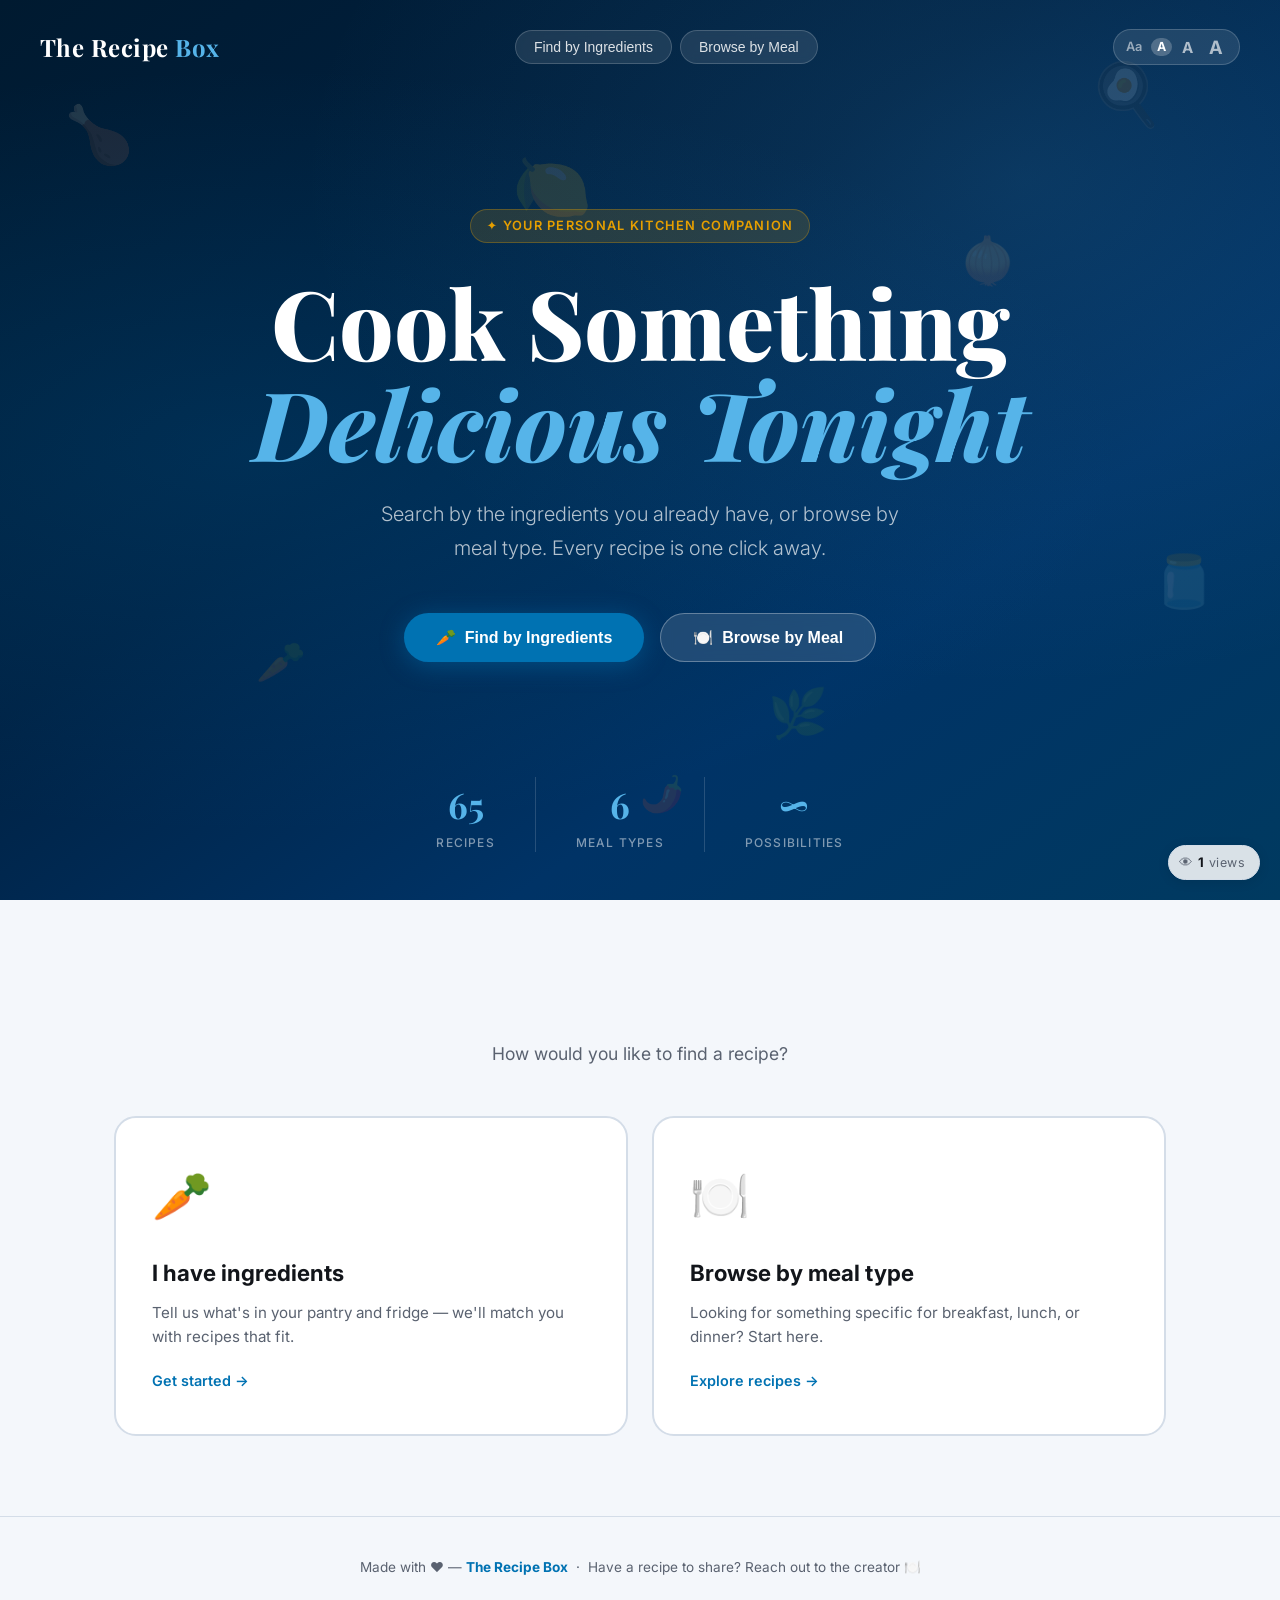
==== commit ec3d1550: "Revert layout redesign — restore simple meal tabs with search bar to the right Keeps: hearts on reci" ====
--- a/index.html
+++ b/index.html
@@ -68,52 +68,79 @@
   <main class="app" id="app">
     <div class="container">
 
-      <!-- ── Ingredient Finder (shown only when triggered) ── -->
+      <!-- ── Mode Selector ── -->
+      <section class="mode-selector" id="mode-selector">
+        <p class="section-sub" style="text-align:center;padding-top:60px;font-size:1.1rem;color:var(--text-muted)">
+          How would you like to find a recipe?
+        </p>
+        <div class="mode-cards">
+
+          <div class="mode-card" id="card-ingredients">
+            <div class="mode-icon">🥕</div>
+            <h3>I have ingredients</h3>
+            <p>Tell us what's in your pantry and fridge — we'll match you with recipes that fit.</p>
+            <span class="arrow">Get started →</span>
+          </div>
+
+          <div class="mode-card" id="card-meal">
+            <div class="mode-icon">🍽️</div>
+            <h3>Browse by meal type</h3>
+            <p>Looking for something specific for breakfast, lunch, or dinner? Start here.</p>
+            <span class="arrow">Explore recipes →</span>
+          </div>
+
+        </div>
+      </section>
+
+      <!-- ── Ingredient Finder ── -->
       <section class="finder hidden" id="ingredient-finder">
         <div class="section-header">
-          <button class="back-btn" id="back-from-ingredients">← Back to Recipes</button>
+          <button class="back-btn" id="back-from-ingredients">← Back</button>
           <h2>What's in your kitchen?</h2>
           <p>Select the ingredients you have on hand and we'll find matching recipes.</p>
         </div>
+
+        <!-- Chips injected here by app.js -->
         <div id="ingredient-grid"></div>
+
+        <!-- Results injected here -->
         <div class="results-header hidden" id="results-header"></div>
         <div class="recipe-grid" id="ingredient-results"></div>
       </section>
 
-      <!-- ── Meal Browser (always visible) ── -->
-      <section class="browser" id="meal-browser">
-
-        <!-- cookieandkate-style category nav -->
-        <nav class="cat-nav" id="meal-tabs">
-          <button class="meal-tab cat-nav-all active" data-meal="all">▶ ALL RECIPES</button>
-          <div class="cat-nav-divider"></div>
-          <span class="cat-nav-label">browse by category:</span>
-          <button class="meal-tab cat-nav-item" data-meal="breakfast">Breakfast</button>
-          <button class="meal-tab cat-nav-item" data-meal="lunch">Lunch</button>
-          <button class="meal-tab cat-nav-item" data-meal="dinner">Dinner</button>
-          <button class="meal-tab cat-nav-item" data-meal="dessert">Dessert</button>
-          <button class="meal-tab cat-nav-item" data-meal="juicing">Juicing</button>
-          <button class="cat-nav-fav" id="fav-btn">🤍 Favorites</button>
-        </nav>
-
-        <!-- Search bar -->
-        <div class="search-bar-row">
-          <div class="recipe-search-wrap">
-            <span class="recipe-search-icon">🔍</span>
-            <input
-              type="search"
-              id="recipe-search"
-              class="recipe-search"
-              placeholder='Search recipes… (e.g. "Braised Beef")'
-              autocomplete="off"
-              spellcheck="false"
-            />
-            <button class="recipe-search-clear hidden" id="recipe-search-clear" aria-label="Clear search">✕</button>
-          </div>
-        </div>
-
-        <!-- "The Latest" featured recipe -->
-        <div id="featured-recipe"></div>
+      <!-- ── Meal Browser ── -->
+      <section class="browser hidden" id="meal-browser">
+        <div class="section-header">
+          <button class="back-btn" id="back-from-meals">← Back</button>
+          <h2>Browse by Meal Type</h2>
+          <p>Choose a meal setting to explore all matching recipes.</p>
+        </div>
+
+        <div class="meal-filter-bar">
+          <div class="meal-tabs" id="meal-tabs">
+            <button class="meal-tab active" data-meal="all">All recipes</button>
+            <button class="meal-tab" data-meal="breakfast">🌅 Breakfast</button>
+            <button class="meal-tab" data-meal="lunch">☀️ Lunch</button>
+            <button class="meal-tab" data-meal="dinner">🌙 Dinner</button>
+            <button class="meal-tab" data-meal="dessert">🍪 Dessert</button>
+            <button class="meal-tab" data-meal="juicing">🥤 Juicing</button>
+          </div>
+          <div class="meal-filter-right">
+            <div class="recipe-search-wrap">
+              <span class="recipe-search-icon">🔍</span>
+              <input
+                type="search"
+                id="recipe-search"
+                class="recipe-search"
+                placeholder="Search recipes…"
+                autocomplete="off"
+                spellcheck="false"
+              />
+              <button class="recipe-search-clear hidden" id="recipe-search-clear" aria-label="Clear search">✕</button>
+            </div>
+            <button class="fav-btn" id="fav-btn" title="View your saved recipes">🤍 Favorites</button>
+          </div>
+        </div>
 
         <div class="recipe-grid" id="meal-results"></div>
       </section>
--- a/css/styles.css
+++ b/css/styles.css
@@ -413,215 +413,21 @@
   color: var(--text-muted);
 }
 
-/* ── cookieandkate-style Category Nav ── */
-.cat-nav {
-  display: flex;
-  align-items: center;
-  gap: 0;
-  border-top: 2px solid var(--text);
-  border-bottom: 2px solid var(--text);
-  padding: 14px 0;
-  margin-bottom: 52px;
-  overflow-x: auto;
-  scrollbar-width: none;
-  flex-wrap: nowrap;
-}
-.cat-nav::-webkit-scrollbar { display: none; }
-
-.cat-nav-all {
-  font-size: 0.78rem;
-  font-weight: 800;
-  letter-spacing: 0.1em;
-  text-transform: uppercase;
-  color: var(--text);
-  background: none;
-  border: none;
-  cursor: pointer;
-  padding: 0 20px 0 0;
-  white-space: nowrap;
-  font-family: inherit;
-  transition: color 0.2s;
+/* ── Meal Filter Bar (tabs + search + favorites) ── */
+.meal-filter-bar {
+  display: flex;
+  align-items: flex-start;
+  justify-content: space-between;
+  gap: 16px;
+  flex-wrap: wrap;
+  margin-bottom: 36px;
+}
+
+.meal-filter-right {
+  display: flex;
+  align-items: center;
+  gap: 10px;
   flex-shrink: 0;
-}
-.cat-nav-all:hover, .cat-nav-all.active { color: var(--accent); }
-
-.cat-nav-divider {
-  width: 1px;
-  height: 18px;
-  background: var(--border);
-  flex-shrink: 0;
-  margin-right: 20px;
-}
-
-.cat-nav-label {
-  font-size: 0.8rem;
-  font-style: italic;
-  color: var(--text-muted);
-  white-space: nowrap;
-  margin-right: 16px;
-  flex-shrink: 0;
-}
-
-.cat-nav-item {
-  font-size: 0.78rem;
-  font-weight: 700;
-  letter-spacing: 0.08em;
-  text-transform: uppercase;
-  color: var(--text-muted);
-  background: none;
-  border: none;
-  cursor: pointer;
-  padding: 0 16px;
-  white-space: nowrap;
-  font-family: inherit;
-  transition: color 0.2s;
-  flex-shrink: 0;
-  position: relative;
-}
-.cat-nav-item::before {
-  content: '';
-  position: absolute;
-  left: 0; top: 50%; transform: translateY(-50%);
-  width: 1px; height: 14px;
-  background: var(--border);
-}
-.cat-nav-item:hover { color: var(--text); }
-.cat-nav-item.active { color: var(--accent); }
-
-.cat-nav-fav {
-  margin-left: auto;
-  padding-left: 20px;
-  font-size: 0.78rem;
-  font-weight: 700;
-  letter-spacing: 0.06em;
-  text-transform: uppercase;
-  background: none;
-  border: none;
-  cursor: pointer;
-  font-family: inherit;
-  color: var(--text-muted);
-  white-space: nowrap;
-  flex-shrink: 0;
-  display: flex;
-  align-items: center;
-  gap: 6px;
-  transition: color 0.2s;
-}
-.cat-nav-fav:hover, .cat-nav-fav.has-favs { color: #c0314f; }
-.cat-nav-fav.active { color: #c0314f; font-style: italic; }
-
-/* Search bar row */
-.search-bar-row {
-  display: flex;
-  justify-content: flex-end;
-  margin-bottom: 32px;
-}
-
-/* ── "The Latest" Featured Recipe ── */
-.latest-section { margin-bottom: 56px; }
-
-.latest-heading {
-  font-family: 'Playfair Display', serif;
-  font-size: 2.8rem;
-  font-weight: 700;
-  font-style: italic;
-  color: var(--text);
-  display: flex;
-  align-items: center;
-  gap: 24px;
-  margin-bottom: 20px;
-}
-.latest-heading::after {
-  content: '';
-  flex: 1;
-  height: 1px;
-  background: var(--border);
-}
-
-.latest-card {
-  position: relative;
-  width: 100%;
-  height: 520px;
-  overflow: hidden;
-  cursor: pointer;
-  border-radius: 4px;
-}
-.latest-card:hover .latest-image { transform: scale(1.02); }
-
-.latest-image {
-  position: absolute;
-  inset: 0;
-  background-size: cover;
-  background-position: center;
-  transition: transform 0.5s cubic-bezier(.4,0,.2,1);
-  display: flex;
-  align-items: center;
-  justify-content: center;
-}
-.latest-emoji { font-size: 10rem; filter: drop-shadow(0 8px 24px rgba(0,0,0,.5)); }
-
-.latest-overlay {
-  position: absolute;
-  right: 5%;
-  top: 50%;
-  transform: translateY(-50%);
-  width: 360px;
-  background: rgba(255,255,255,0.97);
-  padding: 40px 36px;
-  text-align: center;
-  box-shadow: 0 8px 40px rgba(0,0,0,.15);
-}
-.latest-category {
-  font-size: 0.68rem;
-  font-weight: 700;
-  letter-spacing: 0.14em;
-  text-transform: uppercase;
-  color: var(--accent);
-  margin-bottom: 12px;
-}
-.latest-name {
-  font-family: 'Playfair Display', serif;
-  font-size: 1.85rem;
-  font-weight: 700;
-  line-height: 1.2;
-  color: #1a1a1a;
-  margin-bottom: 14px;
-}
-.latest-desc {
-  font-size: 0.88rem;
-  color: #555;
-  line-height: 1.7;
-  margin-bottom: 14px;
-}
-.latest-meta {
-  font-size: 0.78rem;
-  color: #888;
-  margin-bottom: 16px;
-}
-.latest-heart {
-  position: static !important;
-  background: rgba(0,0,0,0.06) !important;
-  margin: 0 auto;
-}
-
-@media (max-width: 700px) {
-  .latest-card { height: 420px; }
-  .latest-overlay {
-    right: 50%; transform: translate(50%, -50%);
-    width: 88vw;
-    padding: 28px 20px;
-  }
-  .latest-name { font-size: 1.4rem; }
-  .cat-nav-label { display: none; }
-}
-
-/* ── Search + Favorites bar (legacy, kept for fav-btn ref) ── */
-.search-fav-bar {
-  display: flex;
-  align-items: center;
-  justify-content: flex-end;
-  gap: 10px;
-  margin-bottom: 32px;
   flex-wrap: wrap;
 }
 
@@ -738,7 +544,7 @@
 .recipe-search-clear:hover { color: var(--accent); }
 .recipe-search-clear.hidden { display: none; }
 
-/* ── Meal Tabs (legacy fallback) ── */
+/* ── Meal Tabs ── */
 .meal-tabs {
   display: flex;
   gap: 8px;
